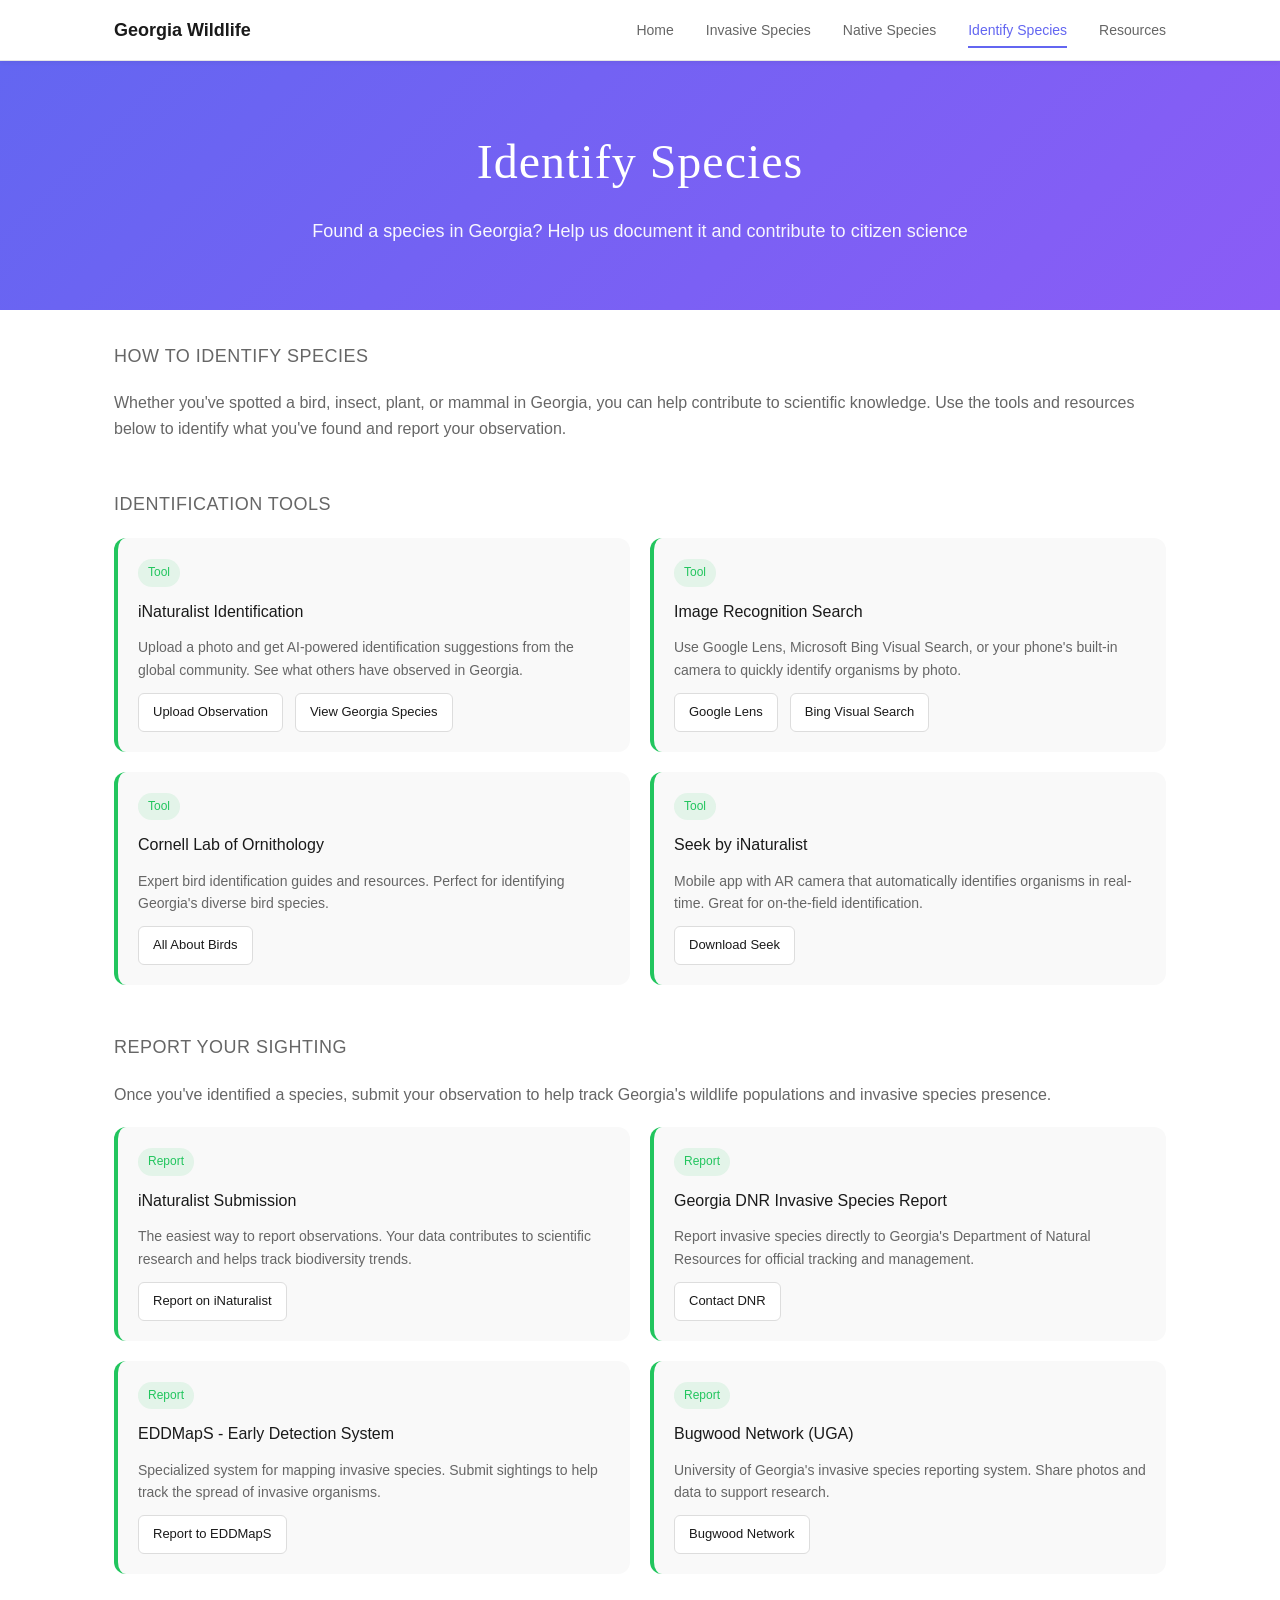
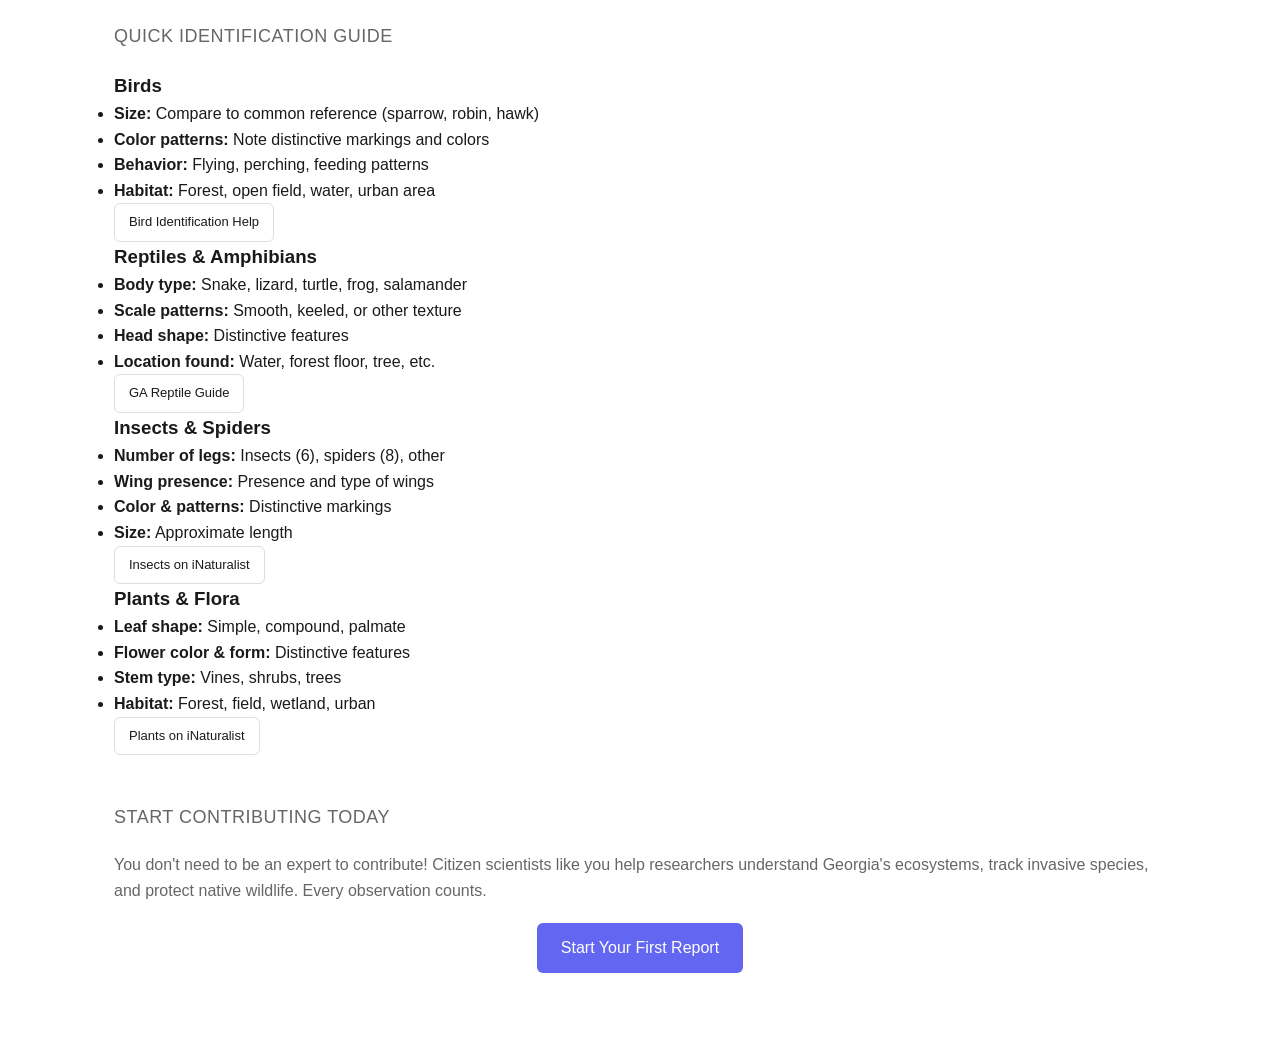
==== identify-species.html @ cae3309c "Add species identification and reporting features" ====
<!DOCTYPE html>
<html lang="en">
<head>
  <meta charset="UTF-8">
  <meta name="viewport" content="width=device-width, initial-scale=1.0">
  <title>Identify Species - Georgia Wildlife Guide</title>
  <link rel="stylesheet" href="styles.css">
</head>
<body>

<nav class="navbar">
  <div class="nav-container">
    <div class="nav-logo">
      <a href="index.html">Georgia Wildlife</a>
    </div>
    <ul class="nav-menu">
      <li><a href="index.html" class="nav-link">Home</a></li>
      <li><a href="invasive-species.html" class="nav-link">Invasive Species</a></li>
      <li><a href="native-species.html" class="nav-link">Native Species</a></li>
      <li><a href="identify-species.html" class="nav-link active">Identify Species</a></li>
      <li><a href="resources.html" class="nav-link">Resources</a></li>
    </ul>
  </div>
</nav>

<div class="header">
  <h1>Identify Species</h1>
  <p>Found a species in Georgia? Help us document it and contribute to citizen science</p>
</div>

<div class="content">
  <div class="section">
    <h2>How to Identify Species</h2>
    <p style="color: #666; margin-bottom: 20px;">
      Whether you've spotted a bird, insect, plant, or mammal in Georgia, you can help contribute to scientific knowledge. 
      Use the tools and resources below to identify what you've found and report your observation.
    </p>
  </div>

  <div class="section">
    <h2>Identification Tools</h2>
    <div class="info-grid">
      <div class="info-card">
        <span class="badge">Tool</span>
        <h3>iNaturalist Identification</h3>
        <p>Upload a photo and get AI-powered identification suggestions from the global community. See what others have observed in Georgia.</p>
        <div class="resource-links">
          <a class="resource-btn" href="https://www.inaturalist.org/observations/new" target="_blank">Upload Observation</a>
          <a class="resource-btn" href="https://www.inaturalist.org/places/georgia" target="_blank">View Georgia Species</a>
        </div>
      </div>

      <div class="info-card">
        <span class="badge">Tool</span>
        <h3>Image Recognition Search</h3>
        <p>Use Google Lens, Microsoft Bing Visual Search, or your phone's built-in camera to quickly identify organisms by photo.</p>
        <div class="resource-links">
          <a class="resource-btn" href="https://lens.google.com/" target="_blank">Google Lens</a>
          <a class="resource-btn" href="https://www.bing.com/images/" target="_blank">Bing Visual Search</a>
        </div>
      </div>

      <div class="info-card">
        <span class="badge">Tool</span>
        <h3>Cornell Lab of Ornithology</h3>
        <p>Expert bird identification guides and resources. Perfect for identifying Georgia's diverse bird species.</p>
        <div class="resource-links">
          <a class="resource-btn" href="https://www.allaboutbirds.org/" target="_blank">All About Birds</a>
        </div>
      </div>

      <div class="info-card">
        <span class="badge">Tool</span>
        <h3>Seek by iNaturalist</h3>
        <p>Mobile app with AR camera that automatically identifies organisms in real-time. Great for on-the-field identification.</p>
        <div class="resource-links">
          <a class="resource-btn" href="https://www.inaturalist.org/pages/seek_app" target="_blank">Download Seek</a>
        </div>
      </div>
    </div>
  </div>

  <div class="section">
    <h2>Report Your Sighting</h2>
    <p style="color: #666; margin-bottom: 20px;">
      Once you've identified a species, submit your observation to help track Georgia's wildlife populations and invasive species presence.
    </p>
    <div class="info-grid">
      <div class="info-card">
        <span class="badge">Report</span>
        <h3>iNaturalist Submission</h3>
        <p>The easiest way to report observations. Your data contributes to scientific research and helps track biodiversity trends.</p>
        <div class="resource-links">
          <a class="resource-btn" href="https://www.inaturalist.org/observations/new?place_id=6745" target="_blank">Report on iNaturalist</a>
        </div>
      </div>

      <div class="info-card">
        <span class="badge">Report</span>
        <h3>Georgia DNR Invasive Species Report</h3>
        <p>Report invasive species directly to Georgia's Department of Natural Resources for official tracking and management.</p>
        <div class="resource-links">
          <a class="resource-btn" href="https://www.georgiawildlife.com/" target="_blank">Contact DNR</a>
        </div>
      </div>

      <div class="info-card">
        <span class="badge">Report</span>
        <h3>EDDMapS - Early Detection System</h3>
        <p>Specialized system for mapping invasive species. Submit sightings to help track the spread of invasive organisms.</p>
        <div class="resource-links">
          <a class="resource-btn" href="https://www.eddmaps.org/" target="_blank">Report to EDDMapS</a>
        </div>
      </div>

      <div class="info-card">
        <span class="badge">Report</span>
        <h3>Bugwood Network (UGA)</h3>
        <p>University of Georgia's invasive species reporting system. Share photos and data to support research.</p>
        <div class="resource-links">
          <a class="resource-btn" href="https://www.bugwood.org/" target="_blank">Bugwood Network</a>
        </div>
      </div>
    </div>
  </div>

  <div class="section">
    <h2>Quick Identification Guide</h2>
    <div class="identification-guide">
      <div class="guide-item">
        <h3>Birds</h3>
        <ul>
          <li><strong>Size:</strong> Compare to common reference (sparrow, robin, hawk)</li>
          <li><strong>Color patterns:</strong> Note distinctive markings and colors</li>
          <li><strong>Behavior:</strong> Flying, perching, feeding patterns</li>
          <li><strong>Habitat:</strong> Forest, open field, water, urban area</li>
        </ul>
        <a class="resource-btn" href="https://www.allaboutbirds.org/" target="_blank">Bird Identification Help</a>
      </div>

      <div class="guide-item">
        <h3>Reptiles & Amphibians</h3>
        <ul>
          <li><strong>Body type:</strong> Snake, lizard, turtle, frog, salamander</li>
          <li><strong>Scale patterns:</strong> Smooth, keeled, or other texture</li>
          <li><strong>Head shape:</strong> Distinctive features</li>
          <li><strong>Location found:</strong> Water, forest floor, tree, etc.</li>
        </ul>
        <a class="resource-btn" href="https://www.georgiawildlife.com/" target="_blank">GA Reptile Guide</a>
      </div>

      <div class="guide-item">
        <h3>Insects & Spiders</h3>
        <ul>
          <li><strong>Number of legs:</strong> Insects (6), spiders (8), other</li>
          <li><strong>Wing presence:</strong> Presence and type of wings</li>
          <li><strong>Color & patterns:</strong> Distinctive markings</li>
          <li><strong>Size:</strong> Approximate length</li>
        </ul>
        <a class="resource-btn" href="https://www.inaturalist.org/places/georgia?taxon_id=47126" target="_blank">Insects on iNaturalist</a>
      </div>

      <div class="guide-item">
        <h3>Plants & Flora</h3>
        <ul>
          <li><strong>Leaf shape:</strong> Simple, compound, palmate</li>
          <li><strong>Flower color & form:</strong> Distinctive features</li>
          <li><strong>Stem type:</strong> Vines, shrubs, trees</li>
          <li><strong>Habitat:</strong> Forest, field, wetland, urban</li>
        </ul>
        <a class="resource-btn" href="https://www.inaturalist.org/places/georgia?taxon_id=47125" target="_blank">Plants on iNaturalist</a>
      </div>
    </div>
  </div>

  <div class="section">
    <h2>Start Contributing Today</h2>
    <p style="color: #666; margin-bottom: 20px;">
      You don't need to be an expert to contribute! Citizen scientists like you help researchers understand Georgia's ecosystems, 
      track invasive species, and protect native wildlife. Every observation counts.
    </p>
    <div style="text-align: center;">
      <a href="https://www.inaturalist.org/observations/new?place_id=6745" class="resource-btn" style="padding: 12px 24px; font-size: 16px; background: #6366f1; color: white; border: none;" target="_blank">Start Your First Report</a>
    </div>
  </div>
</div>

</body>
</html>
---- styles.css ----
* {
  margin: 0;
  padding: 0;
  box-sizing: border-box;
}

body {
  font-family: -apple-system, BlinkMacSystemFont, 'Segoe UI', sans-serif;
  color: #1a1a1a;
  background: #fff;
  line-height: 1.6;
  padding-top: 60px;
}

@media (prefers-color-scheme: dark) {
  body {
    background: #1a1a1a;
    color: #f5f5f5;
  }
}

.navbar {
  position: fixed;
  top: 0;
  left: 0;
  right: 0;
  background: #fff;
  border-bottom: 1px solid #e5e5e5;
  z-index: 1000;
  box-shadow: 0 2px 4px rgba(0, 0, 0, 0.05);
}

@media (prefers-color-scheme: dark) {
  .navbar {
    background: #1a1a1a;
    border-bottom-color: #333;
  }
}

.nav-container {
  max-width: 1100px;
  margin: 0 auto;
  padding: 0 24px;
  display: flex;
  justify-content: space-between;
  align-items: center;
  height: 60px;
}

.nav-logo a {
  font-size: 18px;
  font-weight: 600;
  color: #1a1a1a;
  text-decoration: none;
}

@media (prefers-color-scheme: dark) {
  .nav-logo a {
    color: #f5f5f5;
  }
}

.nav-menu {
  display: flex;
  list-style: none;
  gap: 32px;
}

.nav-link {
  text-decoration: none;
  color: #666;
  font-size: 14px;
  font-weight: 500;
  transition: all 0.2s;
  padding-bottom: 8px;
  border-bottom: 2px solid transparent;
}

@media (prefers-color-scheme: dark) {
  .nav-link {
    color: #999;
  }
}

.nav-link:hover {
  color: #1a1a1a;
}

@media (prefers-color-scheme: dark) {
  .nav-link:hover {
    color: #f5f5f5;
  }
}

.nav-link.active {
  color: #6366f1;
  border-bottom-color: #6366f1;
}

.header {
  padding: 64px 24px;
  background: linear-gradient(135deg, #6366f1 0%, #8b5cf6 100%);
  color: white;
  text-align: center;
  margin-bottom: 32px;
}

.header h1 {
  font-family: 'Georgia', 'Garamond', serif;
  font-size: 48px;
  margin-bottom: 16px;
  font-weight: 400;
  letter-spacing: 1px;
}

.header p {
  font-size: 18px;
  opacity: 0.95;
}

@media (max-width: 768px) {
  .header {
    padding: 48px 24px;
  }
  
  .header h1 {
    font-size: 32px;
  }
  
  .header p {
    font-size: 16px;
  }
}

.content {
  max-width: 1100px;
  margin: 0 auto;
  padding: 0 24px 32px;
}

.section {
  margin-bottom: 48px;
}

.section h2 {
  font-size: 18px;
  font-weight: 500;
  margin-bottom: 20px;
  text-transform: uppercase;
  letter-spacing: 0.5px;
  color: #666;
}

@media (prefers-color-scheme: dark) {
  .section h2 {
    color: #999;
  }
}

.info-grid {
  display: grid;
  grid-template-columns: 1fr 1fr;
  gap: 20px;
  margin-bottom: 24px;
}

.info-card {
  background: #f9f9f9;
  padding: 20px;
  border-radius: 12px;
  border-left: 4px solid #22c55e;
}

@media (prefers-color-scheme: dark) {
  .info-card {
    background: #2a2a2a;
  }
}

.info-card.invasive {
  border-left-color: #ef4444;
}

.info-card h3 {
  font-size: 16px;
  margin-bottom: 12px;
  font-weight: 500;
}

.badge {
  display: inline-block;
  padding: 4px 10px;
  border-radius: 20px;
  font-size: 12px;
  margin-bottom: 12px;
  background: rgba(34, 197, 94, 0.1);
  color: #22c55e;
}

.invasive .badge {
  background: rgba(239, 68, 68, 0.1);
  color: #ef4444;
}

.info-card p {
  font-size: 14px;
  color: #666;
  margin-bottom: 12px;
}

@media (prefers-color-scheme: dark) {
  .info-card p {
    color: #999;
  }
}

.scientific {
  font-style: italic;
  font-size: 13px;
  color: #999;
  margin-bottom: 12px;
}

@media (prefers-color-scheme: dark) {
  .scientific {
    color: #666;
  }
}

.resource-links {
  display: flex;
  gap: 12px;
  flex-wrap: wrap;
}

.resource-btn {
  display: inline-block;
  padding: 8px 14px;
  background: #fff;
  border: 1px solid #ddd;
  border-radius: 6px;
  text-decoration: none;
  color: #1a1a1a;
  font-size: 13px;
  transition: all 0.2s;
  cursor: pointer;
}

@media (prefers-color-scheme: dark) {
  .resource-btn {
    background: #333;
    border-color: #555;
    color: #f5f5f5;
  }
}

.resource-btn:hover {
  background: #f0f0f0;
  border-color: #999;
}

@media (prefers-color-scheme: dark) {
  .resource-btn:hover {
    background: #444;
    border-color: #666;
  }
}

.species-list {
  display: grid;
  grid-template-columns: repeat(auto-fit, minmax(280px, 1fr));
  gap: 16px;
  margin-top: 20px;
}

.species-item {
  background: #f9f9f9;
  padding: 16px;
  border-radius: 8px;
  cursor: pointer;
  transition: all 0.2s;
  border: 1px solid #e5e5e5;
}

@media (prefers-color-scheme: dark) {
  .species-item {
    background: #2a2a2a;
    border-color: #333;
  }
}

.species-item:hover {
  border-color: #999;
  transform: translateY(-2px);
}

.species-item h4 {
  font-size: 15px;
  margin-bottom: 4px;
  font-weight: 500;
}

.species-item .scientific {
  margin-bottom: 10px;
}

.species-item p {
  font-size: 13px;
  color: #666;
  margin-bottom: 10px;
}

@media (prefers-color-scheme: dark) {
  .species-item p {
    color: #999;
  }
}

.quick-stats {
  display: grid;
  grid-template-columns: repeat(3, 1fr);
  gap: 16px;
  margin: 24px 0;
}

.stat-box {
  background: #f9f9f9;
  padding: 16px;
  border-radius: 8px;
  text-align: center;
}

@media (prefers-color-scheme: dark) {
  .stat-box {
    background: #2a2a2a;
  }
}

.stat-number {
  font-size: 24px;
  font-weight: 500;
  margin-bottom: 4px;
}

.stat-label {
  font-size: 13px;
  color: #666;
}

@media (prefers-color-scheme: dark) {
  .stat-label {
    color: #999;
  }
}

/* Identification & Reporting Styles */

.tips-grid {
  display: grid;
  grid-template-columns: repeat(auto-fit, minmax(250px, 1fr));
  gap: 16px;
  margin-bottom: 24px;
}

.tip-card {
  background: #f9f9f9;
  padding: 20px;
  border-radius: 12px;
  text-align: center;
  border: 1px solid #e5e5e5;
  transition: all 0.2s;
}

@media (prefers-color-scheme: dark) {
  .tip-card {
    background: #2a2a2a;
    border-color: #333;
  }
}

.tip-card:hover {
  transform: translateY(-4px);
  border-color: #6366f1;
  box-shadow: 0 4px 12px rgba(99, 102, 241, 0.1);
}

.tip-icon {
  font-size: 32px;
  margin-bottom: 12px;
}

.tip-card h3 {
  font-size: 15px;
  margin-bottom: 8px;
  font-weight: 600;
}

.tip-card p {
  font-size: 13px;
  color: #666;
}

@media (prefers-color-scheme: dark) {
  .tip-card p {
    color: #999;
  }
}

/* Reporting Options */

.reporting-options {
  display: grid;
  grid-template-columns: repeat(auto-fit, minmax(280px, 1fr));
  gap: 20px;
  margin-bottom: 32px;
}

.report-card {
  background: #f9f9f9;
  padding: 24px;
  border-radius: 12px;
  border: 1px solid #e5e5e5;
  transition: all 0.3s;
}

@media (prefers-color-scheme: dark) {
  .report-card {
    background: #2a2a2a;
    border-color: #333;
  }
}

.report-card:hover {
  transform: translateY(-4px);
  border-color: #6366f1;
  box-shadow: 0 8px 16px rgba(99, 102, 241, 0.15);
}

.report-header {
  margin-bottom: 16px;
}

.report-header h3 {
  font-size: 16px;
  margin-bottom: 4px;
  font-weight: 600;
}

.report-desc {
  font-size: 12px;
  color: #999;
  font-weight: 500;
}

.report-btn {
  display: inline-block;
  padding: 10px 16px;
  background: #6366f1;
  border: none;
  border-radius: 6px;
  text-decoration: none;
  color: white;
  font-size: 13px;
  font-weight: 500;
  transition: all 0.2s;
  cursor: pointer;
}

.report-btn:hover {
  background: #4f46e5;
  transform: translateX(2px);
}

/* Form Styles */

.species-form {
  background: #f9f9f9;
  padding: 28px;
  border-radius: 12px;
  max-width: 600px;
  margin: 0 auto;
}

@media (prefers-color-scheme: dark) {
  .species-form {
    background: #2a2a2a;
  }
}

.form-group {
  margin-bottom: 20px;
}

.form-row {
  display: grid;
  grid-template-columns: 1fr 1fr;
  gap: 16px;
}

@media (max-width: 600px) {
  .form-row {
    grid-template-columns: 1fr;
  }
}

.form-group label {
  display: block;
  margin-bottom: 8px;
  font-size: 14px;
  font-weight: 500;
  color: #333;
}

@media (prefers-color-scheme: dark) {
  .form-group label {
    color: #ddd;
  }
}

.form-group input,
.form-group select,
.form-group textarea {
  width: 100%;
  padding: 10px 12px;
  border: 1px solid #ddd;
  border-radius: 6px;
  font-size: 14px;
  font-family: inherit;
  background: white;
  color: #1a1a1a;
  transition: all 0.2s;
}

@media (prefers-color-scheme: dark) {
  .form-group input,
  .form-group select,
  .form-group textarea {
    background: #1a1a1a;
    border-color: #444;
    color: #f5f5f5;
  }
}

.form-group input:focus,
.form-group select:focus,
.form-group textarea:focus {
  outline: none;
  border-color: #6366f1;
  box-shadow: 0 0 0 3px rgba(99, 102, 241, 0.1);
}

.form-group textarea {
  resize: vertical;
  font-family: -apple-system, BlinkMacSystemFont, 'Segoe UI', sans-serif;
}

.form-group.checkbox {
  display: flex;
  align-items: flex-start;
  gap: 8px;
  margin-bottom: 20px;
}

.form-group.checkbox input {
  width: auto;
  margin-top: 4px;
}

.form-group.checkbox label {
  margin: 0;
  font-size: 13px;
}

.submit-btn {
  width: 100%;
  padding: 12px 20px;
  background: linear-gradient(135deg, #6366f1 0%, #8b5cf6 100%);
  border: none;
  border-radius: 6px;
  color: white;
  font-size: 15px;
  font-weight: 600;
  cursor: pointer;
  transition: all 0.3s;
}

.submit-btn:hover {
  transform: translateY(-2px);
  box-shadow: 0 4px 12px rgba(99, 102, 241, 0.4);
}

.submit-btn:active {
  transform: translateY(0);
}

@media (max-width: 768px) {
  .info-grid {
    grid-template-columns: 1fr;
  }
  
  .quick-stats {
    grid-template-columns: 1fr;
  }
  
  .nav-menu {
    gap: 16px;
  }
  
  .nav-link {
    font-size: 12px;
  }

  .species-form {
    padding: 20px;
  }
}
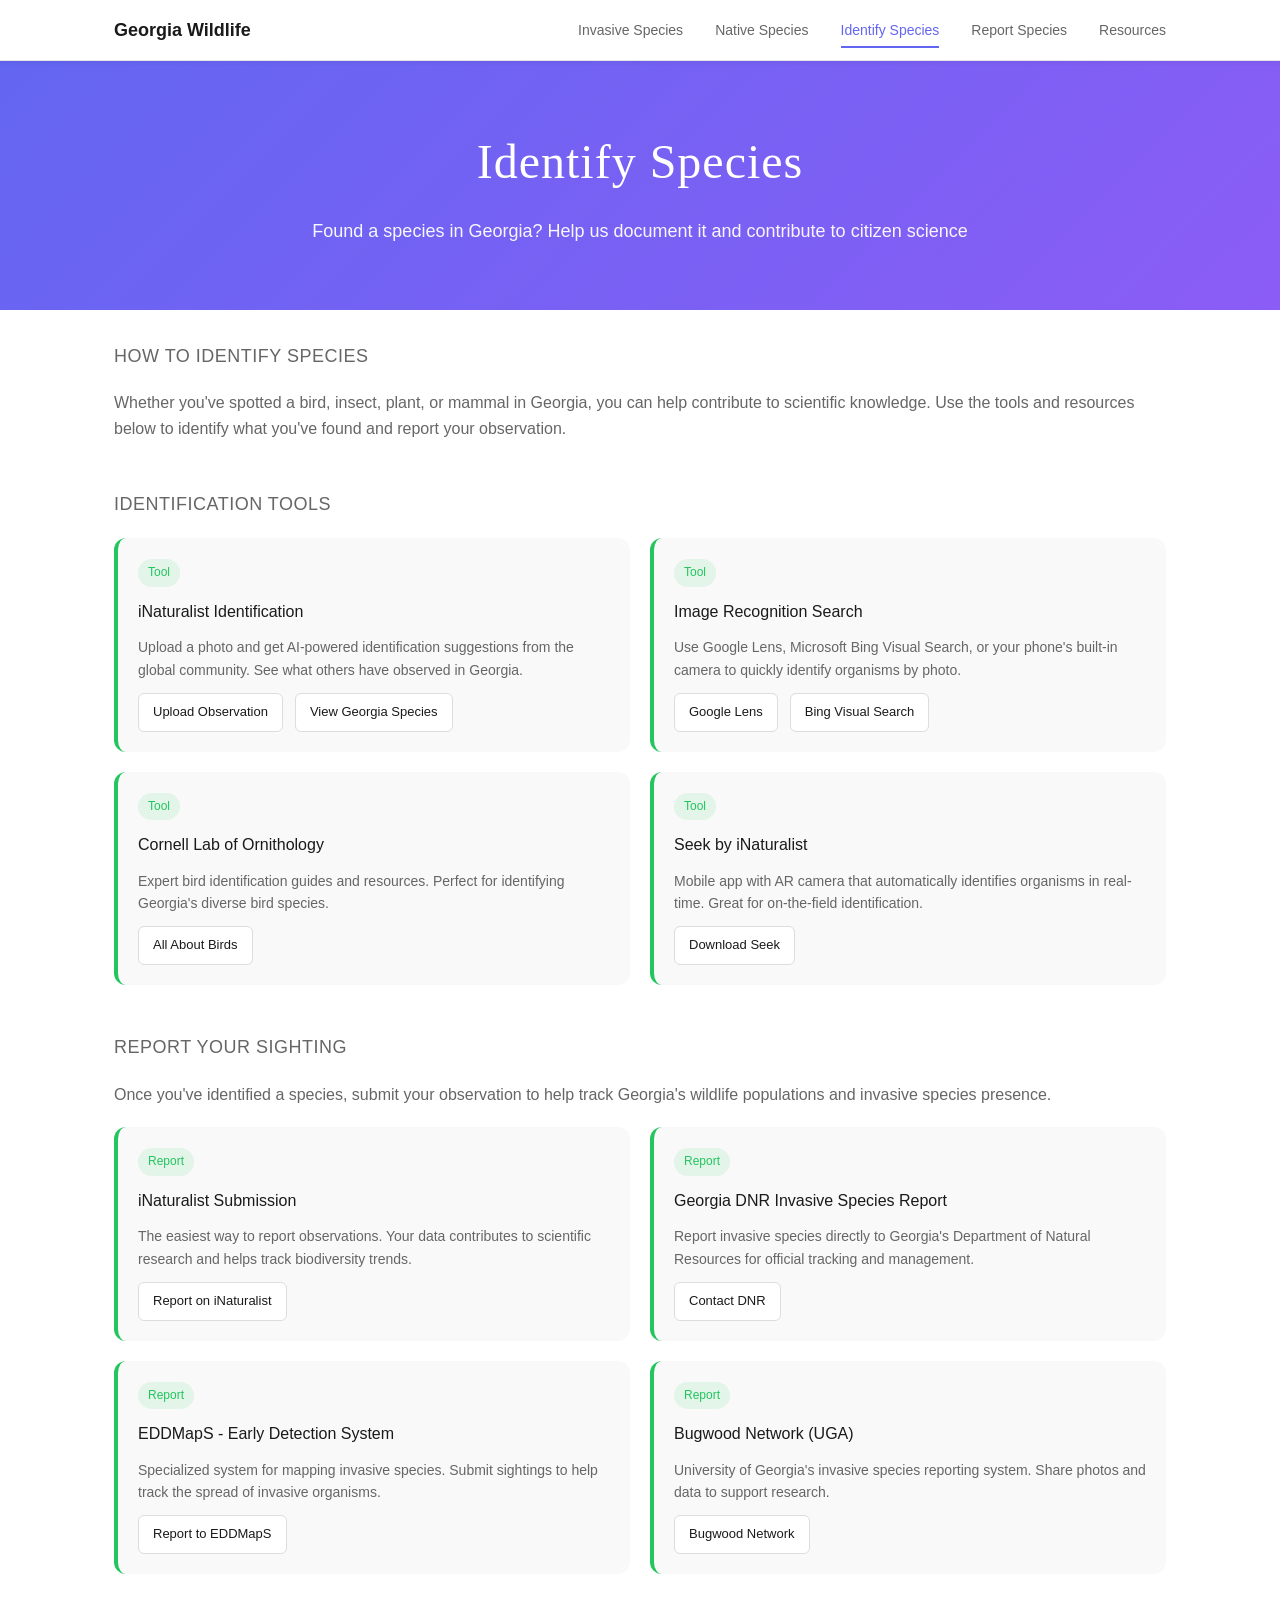
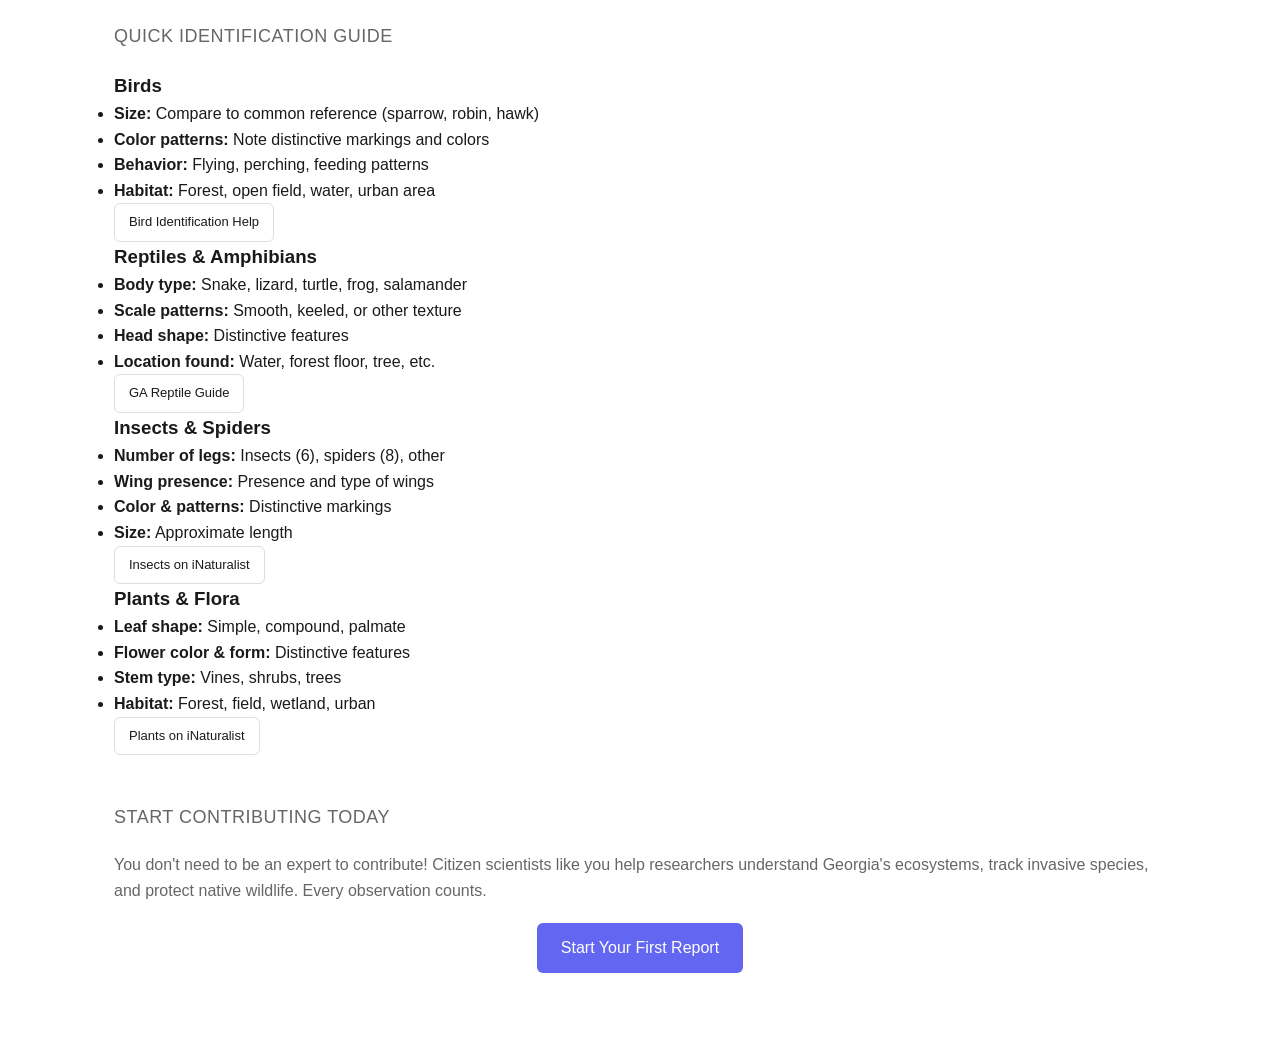
==== commit e0c70d72: "Remove home link from nav, logo now goes to home" ====
--- a/identify-species.html
+++ b/identify-species.html
@@ -14,10 +14,10 @@
       <a href="index.html">Georgia Wildlife</a>
     </div>
     <ul class="nav-menu">
-      <li><a href="index.html" class="nav-link">Home</a></li>
       <li><a href="invasive-species.html" class="nav-link">Invasive Species</a></li>
       <li><a href="native-species.html" class="nav-link">Native Species</a></li>
       <li><a href="identify-species.html" class="nav-link active">Identify Species</a></li>
+      <li><a href="report-species.html" class="nav-link">Report Species</a></li>
       <li><a href="resources.html" class="nav-link">Resources</a></li>
     </ul>
   </div>
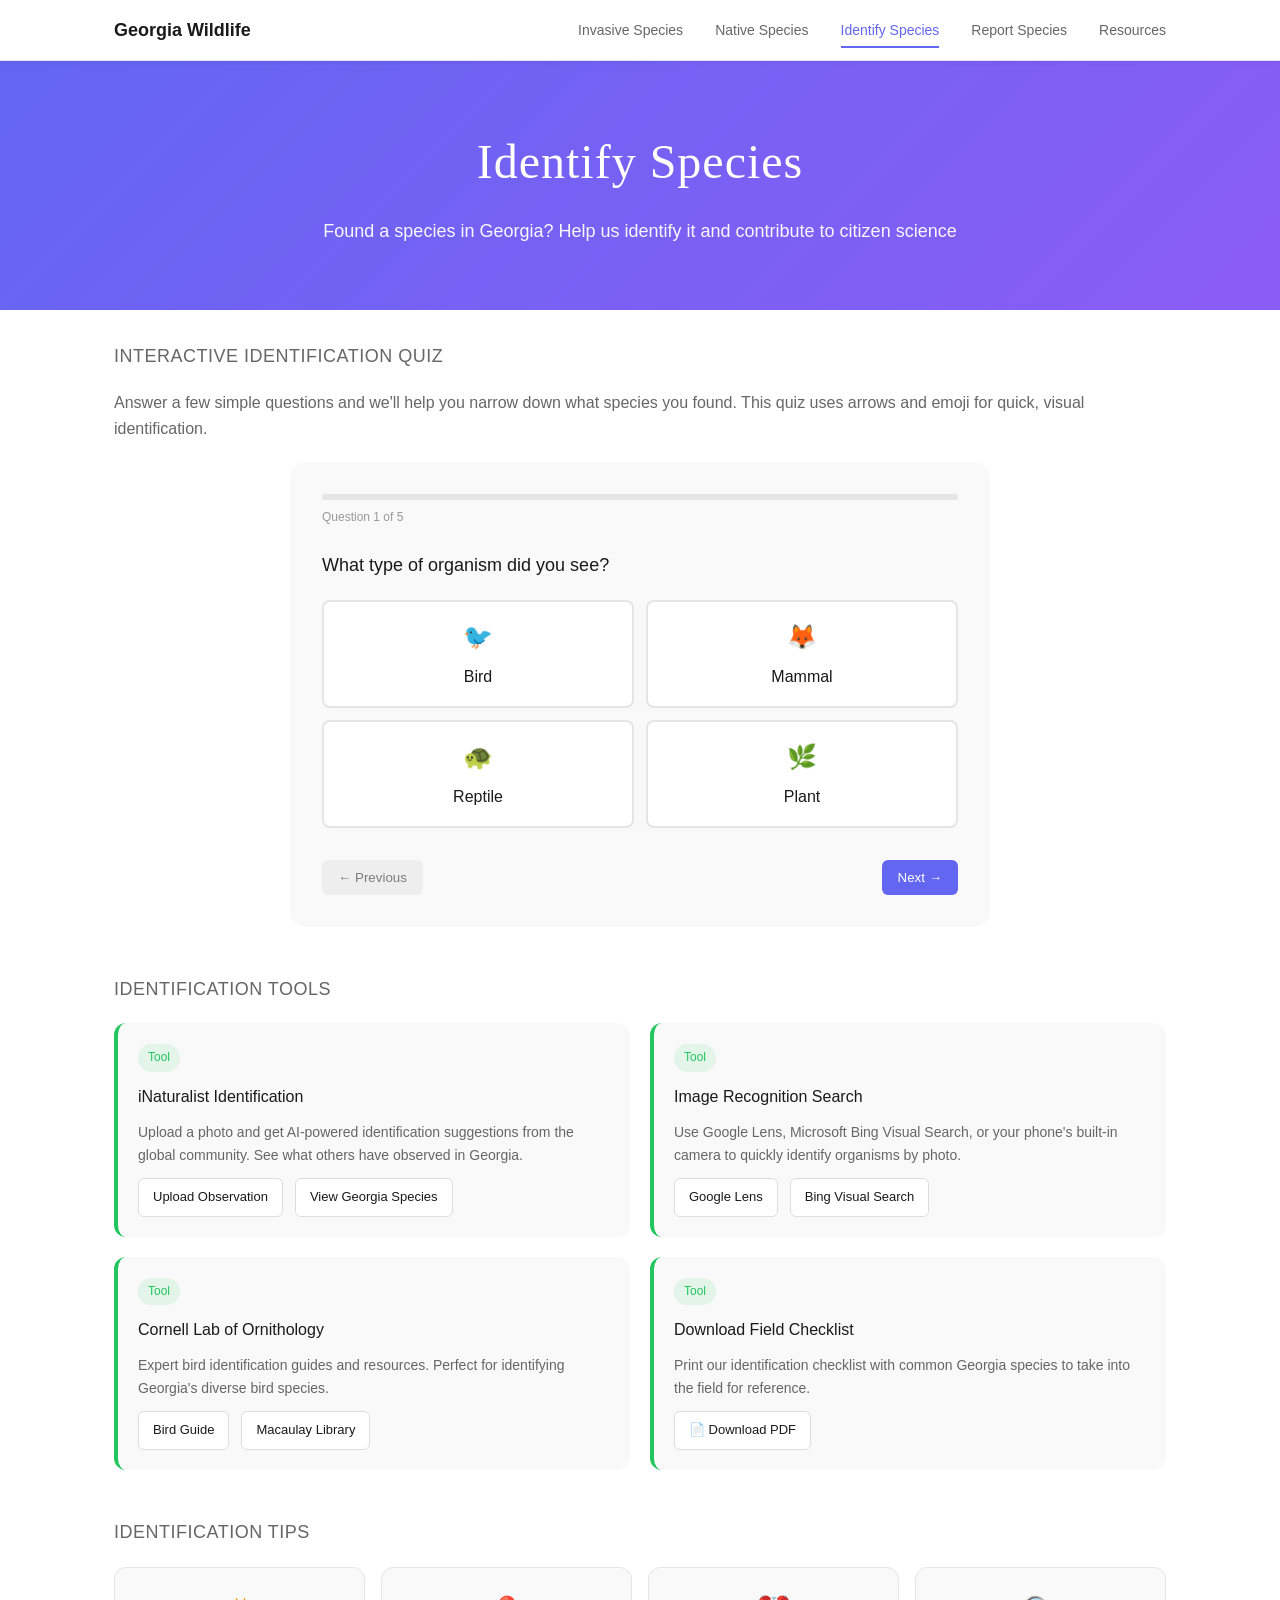
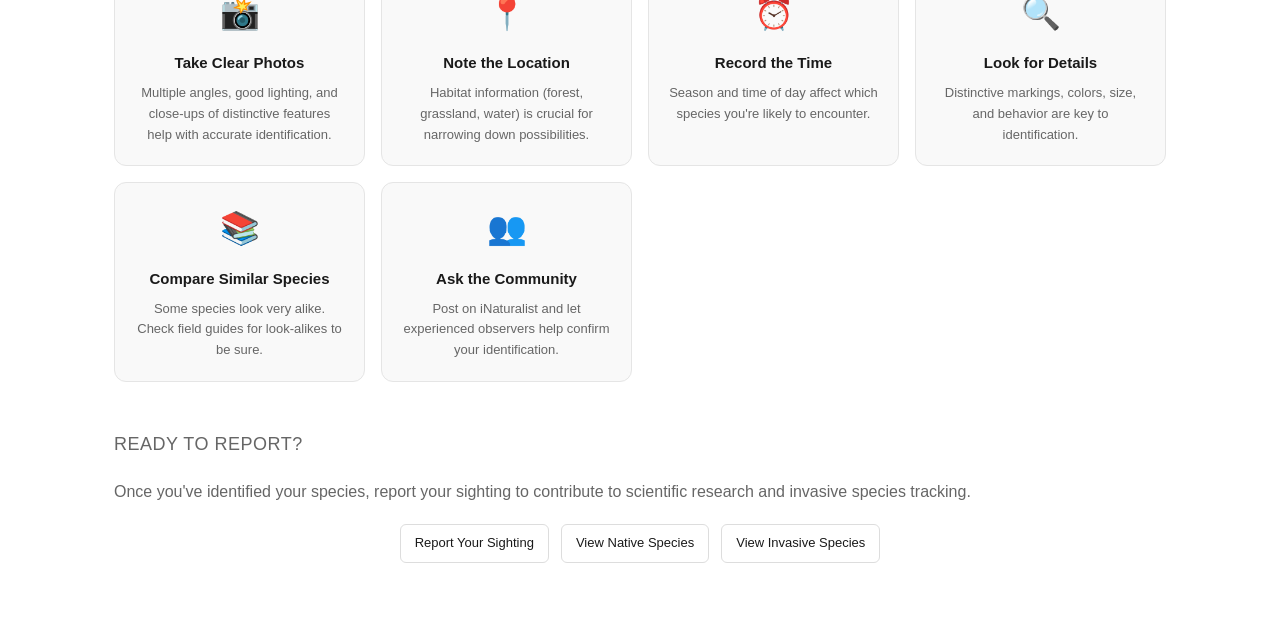
==== commit a51ddf77: "Add enhanced species profiles, PDF downloads, improved reporting form, and identification quiz" ====
--- a/identify-species.html
+++ b/identify-species.html
@@ -25,19 +25,20 @@
 
 <div class="header">
   <h1>Identify Species</h1>
-  <p>Found a species in Georgia? Help us document it and contribute to citizen science</p>
+  <p>Found a species in Georgia? Help us identify it and contribute to citizen science</p>
 </div>
 
 <div class="content">
   <div class="section">
-    <h2>How to Identify Species</h2>
+    <h2>Interactive Identification Quiz</h2>
     <p style="color: #666; margin-bottom: 20px;">
-      Whether you've spotted a bird, insect, plant, or mammal in Georgia, you can help contribute to scientific knowledge. 
-      Use the tools and resources below to identify what you've found and report your observation.
+      Answer a few simple questions and we'll help you narrow down what species you found. This quiz uses arrows and emoji for quick, visual identification.
     </p>
+    
+    <div id="quiz-container" class="quiz-container"></div>
   </div>
 
-  <div class="section">
+  <div class="section" style="margin-top: 40px;">
     <h2>Identification Tools</h2>
     <div class="info-grid">
       <div class="info-card">
@@ -65,125 +66,73 @@
         <h3>Cornell Lab of Ornithology</h3>
         <p>Expert bird identification guides and resources. Perfect for identifying Georgia's diverse bird species.</p>
         <div class="resource-links">
-          <a class="resource-btn" href="https://www.allaboutbirds.org/" target="_blank">All About Birds</a>
+          <a class="resource-btn" href="https://www.allaboutbirds.org/" target="_blank">Bird Guide</a>
+          <a class="resource-btn" href="https://www.macaulaylibrary.org/" target="_blank">Macaulay Library</a>
         </div>
       </div>
 
       <div class="info-card">
         <span class="badge">Tool</span>
-        <h3>Seek by iNaturalist</h3>
-        <p>Mobile app with AR camera that automatically identifies organisms in real-time. Great for on-the-field identification.</p>
+        <h3>Download Field Checklist</h3>
+        <p>Print our identification checklist with common Georgia species to take into the field for reference.</p>
         <div class="resource-links">
-          <a class="resource-btn" href="https://www.inaturalist.org/pages/seek_app" target="_blank">Download Seek</a>
+          <a class="resource-btn" href="javascript:downloadIdentificationChecklist()" target="_blank">📄 Download PDF</a>
         </div>
       </div>
     </div>
   </div>
 
   <div class="section">
-    <h2>Report Your Sighting</h2>
-    <p style="color: #666; margin-bottom: 20px;">
-      Once you've identified a species, submit your observation to help track Georgia's wildlife populations and invasive species presence.
-    </p>
-    <div class="info-grid">
-      <div class="info-card">
-        <span class="badge">Report</span>
-        <h3>iNaturalist Submission</h3>
-        <p>The easiest way to report observations. Your data contributes to scientific research and helps track biodiversity trends.</p>
-        <div class="resource-links">
-          <a class="resource-btn" href="https://www.inaturalist.org/observations/new?place_id=6745" target="_blank">Report on iNaturalist</a>
-        </div>
+    <h2>Identification Tips</h2>
+    <div class="tips-grid">
+      <div class="tip-card">
+        <div class="tip-icon">📸</div>
+        <h3>Take Clear Photos</h3>
+        <p>Multiple angles, good lighting, and close-ups of distinctive features help with accurate identification.</p>
       </div>
-
-      <div class="info-card">
-        <span class="badge">Report</span>
-        <h3>Georgia DNR Invasive Species Report</h3>
-        <p>Report invasive species directly to Georgia's Department of Natural Resources for official tracking and management.</p>
-        <div class="resource-links">
-          <a class="resource-btn" href="https://www.georgiawildlife.com/" target="_blank">Contact DNR</a>
-        </div>
+      <div class="tip-card">
+        <div class="tip-icon">📍</div>
+        <h3>Note the Location</h3>
+        <p>Habitat information (forest, grassland, water) is crucial for narrowing down possibilities.</p>
       </div>
-
-      <div class="info-card">
-        <span class="badge">Report</span>
-        <h3>EDDMapS - Early Detection System</h3>
-        <p>Specialized system for mapping invasive species. Submit sightings to help track the spread of invasive organisms.</p>
-        <div class="resource-links">
-          <a class="resource-btn" href="https://www.eddmaps.org/" target="_blank">Report to EDDMapS</a>
-        </div>
+      <div class="tip-card">
+        <div class="tip-icon">⏰</div>
+        <h3>Record the Time</h3>
+        <p>Season and time of day affect which species you're likely to encounter.</p>
       </div>
-
-      <div class="info-card">
-        <span class="badge">Report</span>
-        <h3>Bugwood Network (UGA)</h3>
-        <p>University of Georgia's invasive species reporting system. Share photos and data to support research.</p>
-        <div class="resource-links">
-          <a class="resource-btn" href="https://www.bugwood.org/" target="_blank">Bugwood Network</a>
-        </div>
+      <div class="tip-card">
+        <div class="tip-icon">🔍</div>
+        <h3>Look for Details</h3>
+        <p>Distinctive markings, colors, size, and behavior are key to identification.</p>
+      </div>
+      <div class="tip-card">
+        <div class="tip-icon">📚</div>
+        <h3>Compare Similar Species</h3>
+        <p>Some species look very alike. Check field guides for look-alikes to be sure.</p>
+      </div>
+      <div class="tip-card">
+        <div class="tip-icon">👥</div>
+        <h3>Ask the Community</h3>
+        <p>Post on iNaturalist and let experienced observers help confirm your identification.</p>
       </div>
     </div>
   </div>
 
   <div class="section">
-    <h2>Quick Identification Guide</h2>
-    <div class="identification-guide">
-      <div class="guide-item">
-        <h3>Birds</h3>
-        <ul>
-          <li><strong>Size:</strong> Compare to common reference (sparrow, robin, hawk)</li>
-          <li><strong>Color patterns:</strong> Note distinctive markings and colors</li>
-          <li><strong>Behavior:</strong> Flying, perching, feeding patterns</li>
-          <li><strong>Habitat:</strong> Forest, open field, water, urban area</li>
-        </ul>
-        <a class="resource-btn" href="https://www.allaboutbirds.org/" target="_blank">Bird Identification Help</a>
-      </div>
-
-      <div class="guide-item">
-        <h3>Reptiles & Amphibians</h3>
-        <ul>
-          <li><strong>Body type:</strong> Snake, lizard, turtle, frog, salamander</li>
-          <li><strong>Scale patterns:</strong> Smooth, keeled, or other texture</li>
-          <li><strong>Head shape:</strong> Distinctive features</li>
-          <li><strong>Location found:</strong> Water, forest floor, tree, etc.</li>
-        </ul>
-        <a class="resource-btn" href="https://www.georgiawildlife.com/" target="_blank">GA Reptile Guide</a>
-      </div>
-
-      <div class="guide-item">
-        <h3>Insects & Spiders</h3>
-        <ul>
-          <li><strong>Number of legs:</strong> Insects (6), spiders (8), other</li>
-          <li><strong>Wing presence:</strong> Presence and type of wings</li>
-          <li><strong>Color & patterns:</strong> Distinctive markings</li>
-          <li><strong>Size:</strong> Approximate length</li>
-        </ul>
-        <a class="resource-btn" href="https://www.inaturalist.org/places/georgia?taxon_id=47126" target="_blank">Insects on iNaturalist</a>
-      </div>
-
-      <div class="guide-item">
-        <h3>Plants & Flora</h3>
-        <ul>
-          <li><strong>Leaf shape:</strong> Simple, compound, palmate</li>
-          <li><strong>Flower color & form:</strong> Distinctive features</li>
-          <li><strong>Stem type:</strong> Vines, shrubs, trees</li>
-          <li><strong>Habitat:</strong> Forest, field, wetland, urban</li>
-        </ul>
-        <a class="resource-btn" href="https://www.inaturalist.org/places/georgia?taxon_id=47125" target="_blank">Plants on iNaturalist</a>
-      </div>
-    </div>
-  </div>
-
-  <div class="section">
-    <h2>Start Contributing Today</h2>
+    <h2>Ready to Report?</h2>
     <p style="color: #666; margin-bottom: 20px;">
-      You don't need to be an expert to contribute! Citizen scientists like you help researchers understand Georgia's ecosystems, 
-      track invasive species, and protect native wildlife. Every observation counts.
+      Once you've identified your species, report your sighting to contribute to scientific research and invasive species tracking.
     </p>
-    <div style="text-align: center;">
-      <a href="https://www.inaturalist.org/observations/new?place_id=6745" class="resource-btn" style="padding: 12px 24px; font-size: 16px; background: #6366f1; color: white; border: none;" target="_blank">Start Your First Report</a>
+    <div class="resource-links" style="justify-content: center;">
+      <a class="resource-btn" href="report-species.html">Report Your Sighting</a>
+      <a class="resource-btn" href="native-species.html">View Native Species</a>
+      <a class="resource-btn" href="invasive-species.html">View Invasive Species</a>
     </div>
   </div>
 </div>
 
+<script src="js/pdf-generator.js"></script>
+<script src="js/identification-quiz.js"></script>
+
 </body>
-</html>+</html>
--- a/styles.css
+++ b/styles.css
@@ -593,6 +593,349 @@
   transform: translateY(0);
 }
 
+/* Species Profile Styles */
+.species-profile {
+  background: #f9f9f9;
+  padding: 32px;
+  border-radius: 16px;
+  margin-bottom: 32px;
+}
+
+@media (prefers-color-scheme: dark) {
+  .species-profile {
+    background: #2a2a2a;
+  }
+}
+
+.profile-header {
+  display: grid;
+  grid-template-columns: 300px 1fr;
+  gap: 32px;
+  margin-bottom: 32px;
+}
+
+@media (max-width: 768px) {
+  .profile-header {
+    grid-template-columns: 1fr;
+  }
+}
+
+.profile-image {
+  width: 100%;
+  max-height: 400px;
+  object-fit: cover;
+  border-radius: 12px;
+}
+
+.profile-info h2 {
+  font-size: 28px;
+  margin-bottom: 8px;
+}
+
+.profile-info .scientific {
+  font-size: 16px;
+  margin-bottom: 16px;
+}
+
+.profile-stats {
+  display: grid;
+  grid-template-columns: 1fr 1fr;
+  gap: 12px;
+  margin-bottom: 20px;
+}
+
+.stat {
+  background: white;
+  padding: 12px;
+  border-radius: 8px;
+  border-left: 3px solid #6366f1;
+}
+
+@media (prefers-color-scheme: dark) {
+  .stat {
+    background: #1a1a1a;
+  }
+}
+
+.stat-label {
+  font-size: 12px;
+  color: #999;
+  margin-bottom: 4px;
+}
+
+.stat-value {
+  font-size: 16px;
+  font-weight: 600;
+}
+
+.profile-buttons {
+  display: flex;
+  gap: 12px;
+  margin-top: 20px;
+  flex-wrap: wrap;
+}
+
+.download-pdf-btn {
+  display: inline-flex;
+  align-items: center;
+  gap: 8px;
+  padding: 10px 16px;
+  background: #ef4444;
+  color: white;
+  border: none;
+  border-radius: 6px;
+  cursor: pointer;
+  font-weight: 500;
+  text-decoration: none;
+  transition: all 0.2s;
+}
+
+.download-pdf-btn:hover {
+  background: #dc2626;
+}
+
+.profile-details {
+  display: grid;
+  grid-template-columns: repeat(auto-fit, minmax(250px, 1fr));
+  gap: 24px;
+  margin-top: 32px;
+}
+
+.detail-section h3 {
+  font-size: 16px;
+  margin-bottom: 12px;
+  font-weight: 600;
+}
+
+.detail-section p {
+  font-size: 14px;
+  color: #666;
+  line-height: 1.6;
+}
+
+@media (prefers-color-scheme: dark) {
+  .detail-section p {
+    color: #999;
+  }
+}
+
+/* Quiz Styles */
+.quiz-container {
+  max-width: 700px;
+  margin: 0 auto;
+  padding: 32px;
+  background: #f9f9f9;
+  border-radius: 16px;
+}
+
+@media (prefers-color-scheme: dark) {
+  .quiz-container {
+    background: #2a2a2a;
+  }
+}
+
+.quiz-progress {
+  margin-bottom: 24px;
+}
+
+.progress-bar {
+  width: 100%;
+  height: 6px;
+  background: #e5e5e5;
+  border-radius: 3px;
+  overflow: hidden;
+  margin-bottom: 8px;
+}
+
+@media (prefers-color-scheme: dark) {
+  .progress-bar {
+    background: #333;
+  }
+}
+
+.progress-fill {
+  height: 100%;
+  background: linear-gradient(90deg, #6366f1 0%, #8b5cf6 100%);
+  transition: width 0.3s ease;
+}
+
+.progress-text {
+  font-size: 12px;
+  color: #999;
+}
+
+.quiz-question {
+  margin-bottom: 32px;
+}
+
+.quiz-question h3 {
+  font-size: 18px;
+  margin-bottom: 20px;
+  font-weight: 500;
+}
+
+.quiz-options {
+  display: grid;
+  grid-template-columns: 1fr 1fr;
+  gap: 12px;
+}
+
+@media (max-width: 600px) {
+  .quiz-options {
+    grid-template-columns: 1fr;
+  }
+}
+
+.quiz-option {
+  padding: 16px;
+  border: 2px solid #e5e5e5;
+  border-radius: 8px;
+  cursor: pointer;
+  transition: all 0.2s;
+  text-align: center;
+  background: white;
+}
+
+@media (prefers-color-scheme: dark) {
+  .quiz-option {
+    background: #1a1a1a;
+    border-color: #333;
+  }
+}
+
+.quiz-option:hover {
+  border-color: #6366f1;
+  background: rgba(99, 102, 241, 0.05);
+}
+
+.quiz-option.selected {
+  border-color: #6366f1;
+  background: rgba(99, 102, 241, 0.1);
+}
+
+.quiz-option-arrow {
+  font-size: 24px;
+  margin-bottom: 8px;
+}
+
+.quiz-option-text {
+  font-size: 16px;
+  font-weight: 500;
+}
+
+.quiz-result {
+  padding: 24px;
+  background: white;
+  border-radius: 12px;
+  text-align: center;
+  margin-top: 32px;
+}
+
+@media (prefers-color-scheme: dark) {
+  .quiz-result {
+    background: #1a1a1a;
+  }
+}
+
+.quiz-result h3 {
+  font-size: 20px;
+  margin-bottom: 16px;
+}
+
+.quiz-result p {
+  color: #666;
+  margin-bottom: 16px;
+}
+
+@media (prefers-color-scheme: dark) {
+  .quiz-result p {
+    color: #999;
+  }
+}
+
+/* Report Form Improvements */
+.report-form {
+  max-width: 700px;
+  margin: 20px auto;
+  background: #f9f9f9;
+  padding: 24px;
+  border-radius: 12px;
+  border-left: 4px solid #6366f1;
+}
+
+@media (prefers-color-scheme: dark) {
+  .report-form {
+    background: #2a2a2a;
+  }
+}
+
+.form-section-title {
+  font-size: 16px;
+  font-weight: 600;
+  margin-top: 20px;
+  margin-bottom: 12px;
+  color: #1a1a1a;
+  border-bottom: 2px solid #e5e5e5;
+  padding-bottom: 8px;
+}
+
+@media (prefers-color-scheme: dark) {
+  .form-section-title {
+    color: #f5f5f5;
+    border-bottom-color: #333;
+  }
+}
+
+.report-options {
+  display: grid;
+  grid-template-columns: 1fr 1fr;
+  gap: 12px;
+  margin: 20px 0;
+}
+
+.report-option {
+  padding: 16px;
+  border: 2px solid #e5e5e5;
+  border-radius: 8px;
+  cursor: pointer;
+  transition: all 0.2s;
+  text-align: center;
+  background: white;
+}
+
+@media (prefers-color-scheme: dark) {
+  .report-option {
+    background: #1a1a1a;
+    border-color: #333;
+  }
+}
+
+.report-option:hover {
+  border-color: #6366f1;
+  background: rgba(99, 102, 241, 0.05);
+}
+
+.report-option input[type="radio"] {
+  margin-right: 8px;
+}
+
+.report-option label {
+  cursor: pointer;
+  display: block;
+}
+
+.form-help {
+  font-size: 13px;
+  color: #999;
+  margin-top: 4px;
+}
+
+@media (prefers-color-scheme: dark) {
+  .form-help {
+    color: #666;
+  }
+}
+
 @media (max-width: 768px) {
   .info-grid {
     grid-template-columns: 1fr;
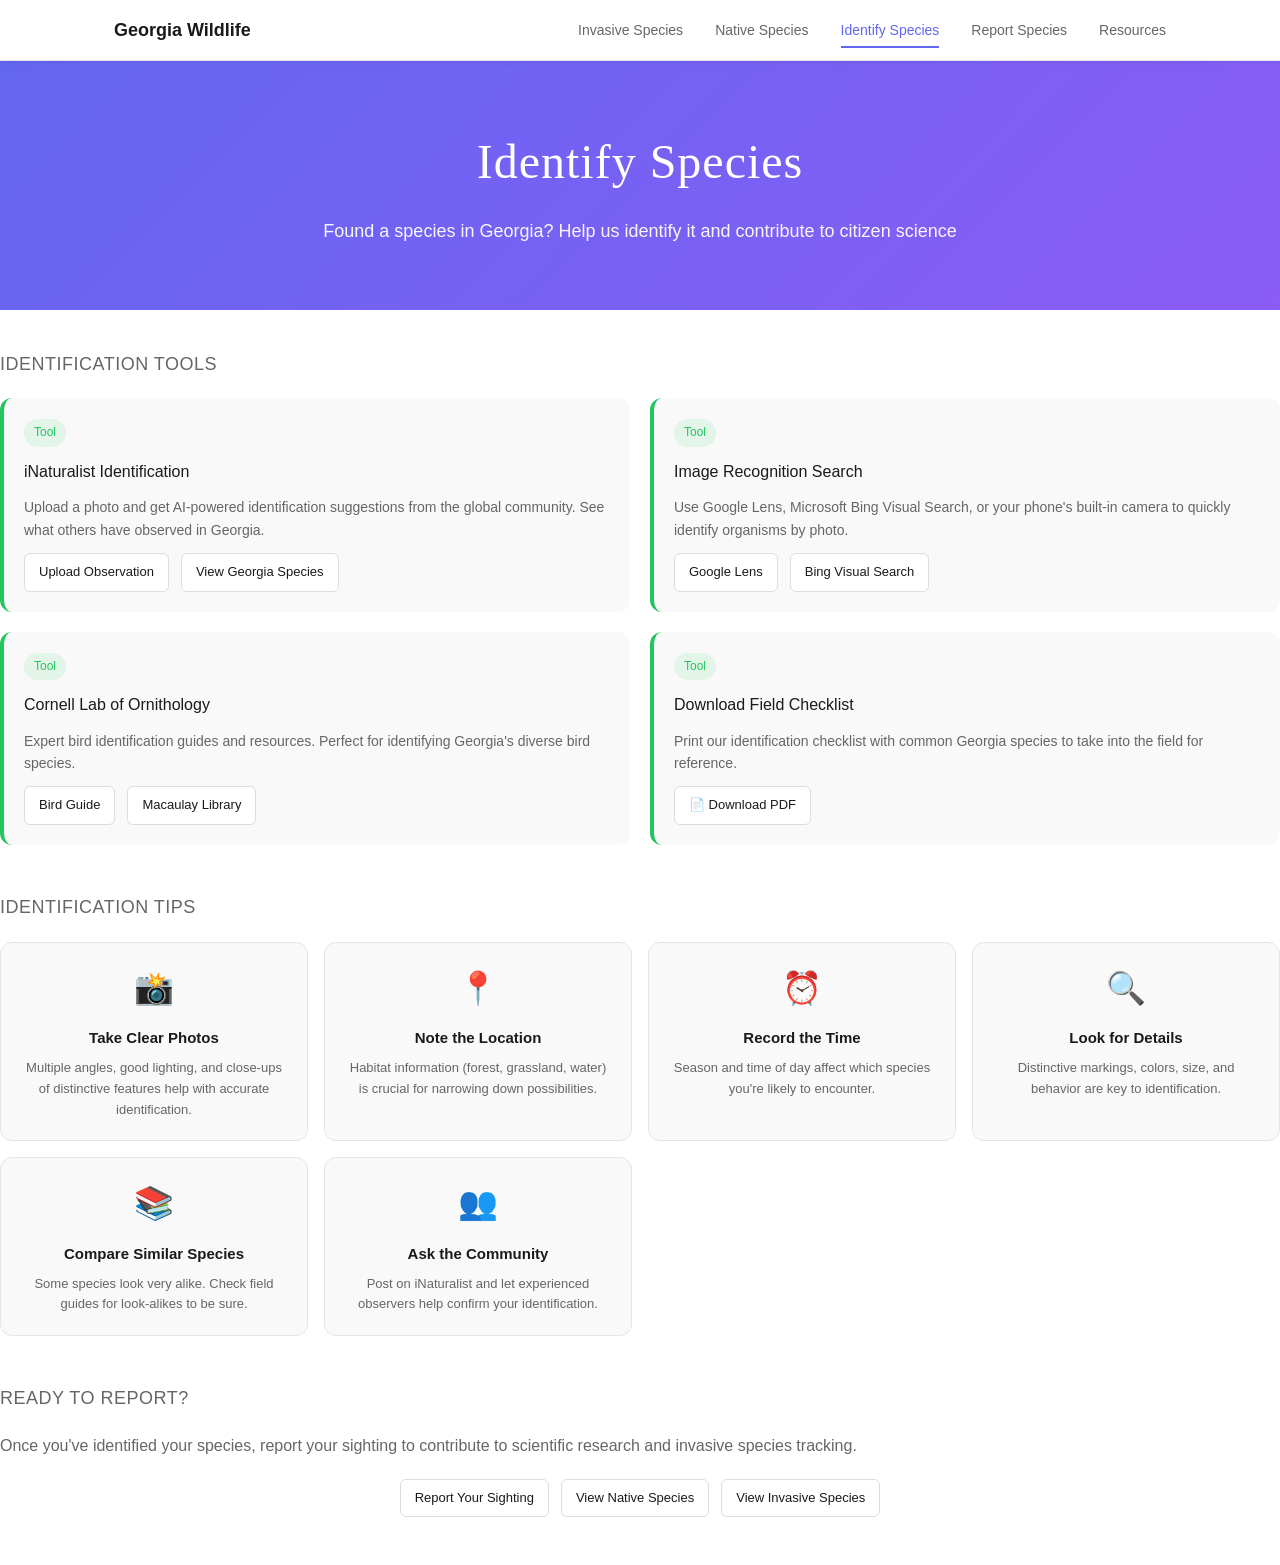
==== commit 9419e5d7: "Remove commented-out quiz section from HTML Removed commented-out section for the interactive quiz." ====
--- a/identify-species.html
+++ b/identify-species.html
@@ -28,7 +28,7 @@
   <p>Found a species in Georgia? Help us identify it and contribute to citizen science</p>
 </div>
 
-<div class="content">
+<!-- <div class="content">
   <div class="section">
     <h2>Interactive Identification Quiz</h2>
     <p style="color: #666; margin-bottom: 20px;">
@@ -36,7 +36,7 @@
     </p>
     
     <div id="quiz-container" class="quiz-container"></div>
-  </div>
+  </div> -->
 
   <div class="section" style="margin-top: 40px;">
     <h2>Identification Tools</h2>
--- a/styles.css
+++ b/styles.css
@@ -772,6 +772,13 @@
   font-size: 18px;
   margin-bottom: 20px;
   font-weight: 500;
+  color: #1a1a1a;
+}
+
+@media (prefers-color-scheme: dark) {
+  .quiz-question h3 {
+    color: #f5f5f5;
+  }
 }
 
 .quiz-options {
@@ -794,12 +801,14 @@
   transition: all 0.2s;
   text-align: center;
   background: white;
+  color: #1a1a1a;
 }
 
 @media (prefers-color-scheme: dark) {
   .quiz-option {
     background: #1a1a1a;
     border-color: #333;
+    color: #f5f5f5;
   }
 }
 
@@ -824,8 +833,9 @@
 }
 
 .quiz-result {
-  padding: 24px;
-  background: white;
+  padding: 32px;
+  background: #dbeafe;
+  border: 3px solid #3b82f6;
   border-radius: 12px;
   text-align: center;
   margin-top: 32px;
@@ -833,24 +843,40 @@
 
 @media (prefers-color-scheme: dark) {
   .quiz-result {
-    background: #1a1a1a;
+    background: #1e3a8a;
+    border-color: #60a5fa;
   }
 }
 
 .quiz-result h3 {
   font-size: 20px;
   margin-bottom: 16px;
+  color: #1e40af;
+  font-weight: 600;
+}
+
+@media (prefers-color-scheme: dark) {
+  .quiz-result h3 {
+    color: #93c5fd;
+  }
 }
 
 .quiz-result p {
-  color: #666;
+  color: #1e40af;
   margin-bottom: 16px;
+  font-weight: 500;
 }
 
 @media (prefers-color-scheme: dark) {
   .quiz-result p {
-    color: #999;
-  }
+    color: #dbeafe;
+  }
+}
+
+.quiz-result a,
+.quiz-result button {
+  color: white;
+  background: #3b82f6;
 }
 
 /* Report Form Improvements */
@@ -901,12 +927,14 @@
   transition: all 0.2s;
   text-align: center;
   background: white;
+  color: #1a1a1a;
 }
 
 @media (prefers-color-scheme: dark) {
   .report-option {
     background: #1a1a1a;
     border-color: #333;
+    color: #f5f5f5;
   }
 }
 
@@ -936,6 +964,90 @@
   }
 }
 
+.submission-guide {
+  background: #dbeafe;
+  border-left: 4px solid #3b82f6;
+  padding: 16px;
+  border-radius: 8px;
+  margin-bottom: 20px;
+  color: #1e40af;
+}
+
+@media (prefers-color-scheme: dark) {
+  .submission-guide {
+    background: #1e3a8a;
+    border-left-color: #60a5fa;
+    color: #dbeafe;
+  }
+}
+
+.submission-guide h4 {
+  margin-top: 0;
+  margin-bottom: 8px;
+  color: #1e40af;
+  font-weight: 600;
+}
+
+@media (prefers-color-scheme: dark) {
+  .submission-guide h4 {
+    color: #93c5fd;
+  }
+}
+
+.submission-guide p {
+  color: #1e40af;
+}
+
+@media (prefers-color-scheme: dark) {
+  .submission-guide p {
+    color: #dbeafe;
+  }
+}
+
+.quick-submit {
+  display: grid;
+  grid-template-columns: repeat(auto-fit, minmax(160px, 1fr));
+  gap: 12px;
+  margin: 20px 0;
+}
+
+.quick-submit-btn {
+  padding: 12px;
+  border: 2px solid #3b82f6;
+  background: #dbeafe;
+  border-radius: 8px;
+  cursor: pointer;
+  transition: all 0.2s;
+  text-align: center;
+  font-weight: 500;
+  text-decoration: none;
+  display: block;
+  color: #1e40af;
+}
+
+@media (prefers-color-scheme: dark) {
+  .quick-submit-btn {
+    background: #1e3a8a;
+    border-color: #60a5fa;
+    color: #dbeafe;
+  }
+}
+
+.quick-submit-btn:hover {
+  border-color: #1e40af;
+  background: #3b82f6;
+  color: white;
+  transform: translateY(-2px);
+}
+
+@media (prefers-color-scheme: dark) {
+  .quick-submit-btn:hover {
+    border-color: #93c5fd;
+    background: #60a5fa;
+    color: #1e3a8a;
+  }
+}
+
 @media (max-width: 768px) {
   .info-grid {
     grid-template-columns: 1fr;
